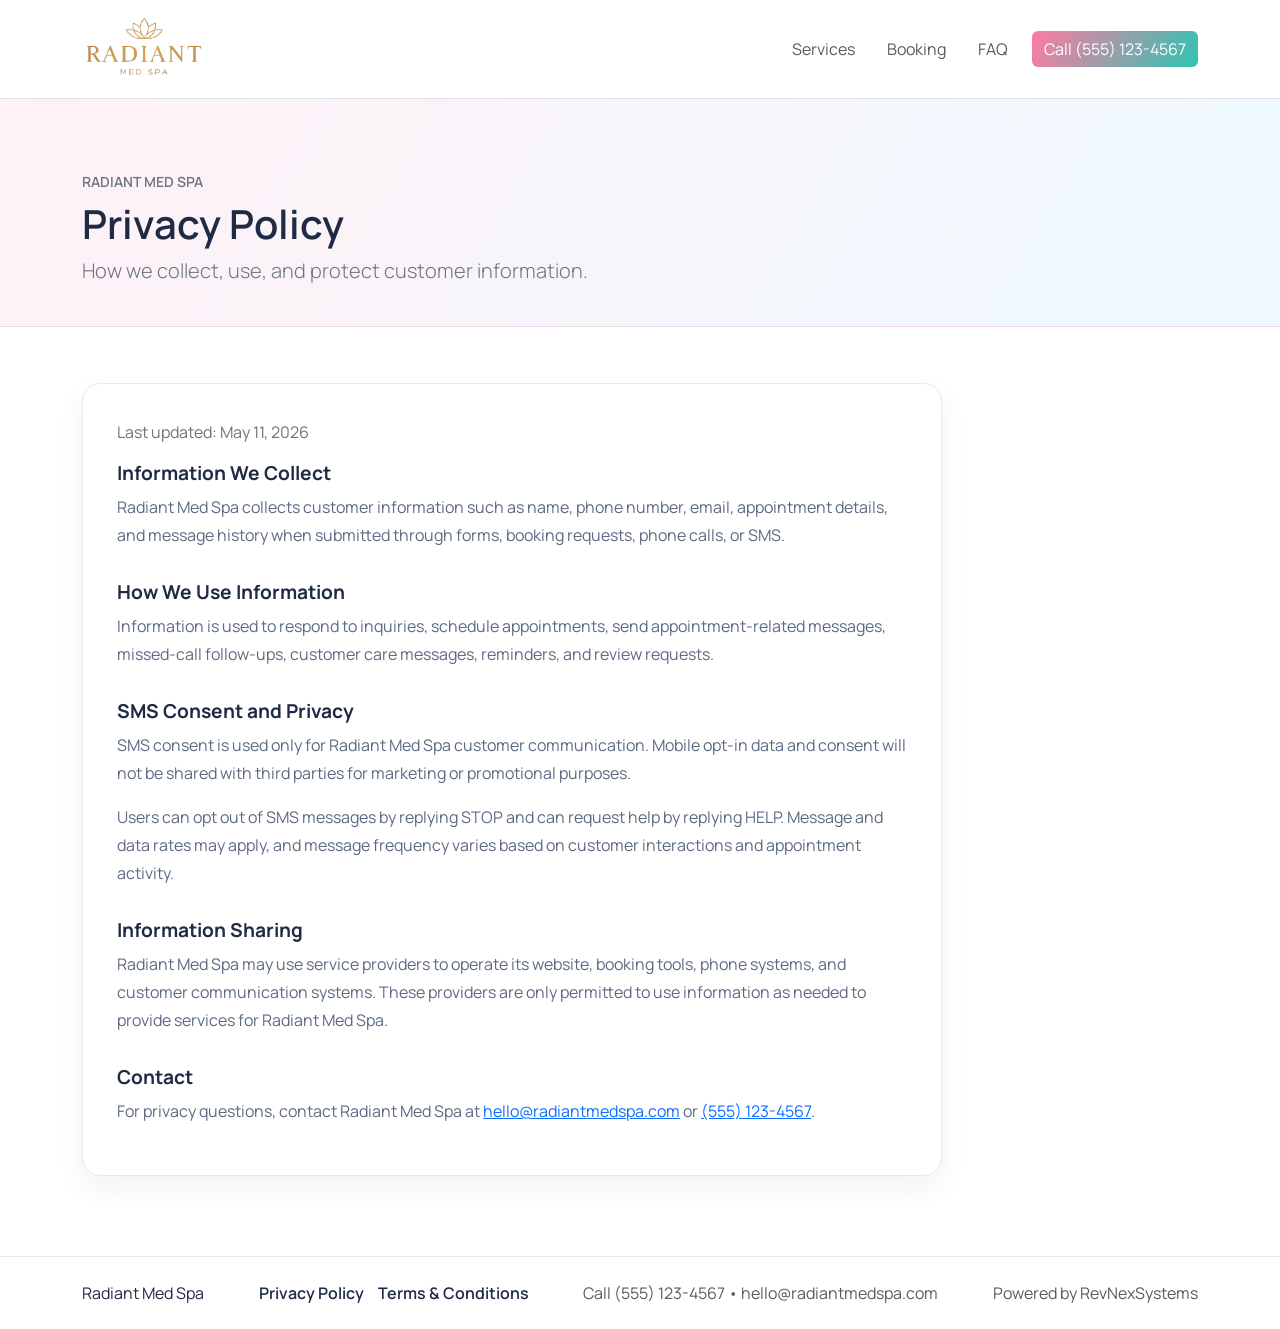
==== privacy-policy.html @ cb80833d "Twilio SMS registration compliance" ====
<!doctype html>
<html lang="en">
  <head>
    <meta charset="utf-8" />
    <meta name="viewport" content="width=device-width, initial-scale=1" />
    <title>Privacy Policy | Radiant Med Spa</title>
    <meta
      name="description"
      content="Radiant Med Spa privacy policy describing customer information use, SMS consent, opt-out instructions, and privacy practices."
    />
    <link rel="preconnect" href="https://fonts.googleapis.com" />
    <link rel="preconnect" href="https://fonts.gstatic.com" crossorigin />
    <link
      href="https://fonts.googleapis.com/css2?family=Manrope:wght@300;400;500;600;700&display=swap"
      rel="stylesheet"
    />
    <link
      href="https://cdn.jsdelivr.net/npm/bootstrap@5.3.3/dist/css/bootstrap.min.css"
      rel="stylesheet"
      integrity="sha384-QWTKZyjpPEjISv5WaRU9OFeRpok6YctnYmDr5pNlyT2bRjXh0JMhjY6hW+ALEwIH"
      crossorigin="anonymous"
    />
    <link rel="stylesheet" href="styles.css" />
  </head>
  <body>
    <nav class="navbar navbar-expand-lg navbar-light bg-white sticky-top border-bottom">
      <div class="container">
        <a class="navbar-brand" href="index.html">
          <img src="images/demo-logo.png" alt="Radiant Med Spa" height="72" />
        </a>
        <button
          class="navbar-toggler"
          type="button"
          data-bs-toggle="collapse"
          data-bs-target="#mainNav"
          aria-controls="mainNav"
          aria-expanded="false"
          aria-label="Toggle navigation"
        >
          <span class="navbar-toggler-icon"></span>
        </button>
        <div class="collapse navbar-collapse" id="mainNav">
          <ul class="navbar-nav ms-auto gap-lg-3">
            <li class="nav-item"><a class="nav-link" href="index.html#services">Services</a></li>
            <li class="nav-item"><a class="nav-link" href="index.html#booking">Booking</a></li>
            <li class="nav-item"><a class="nav-link" href="index.html#faq">FAQ</a></li>
          </ul>
          <a class="btn btn-primary ms-lg-3" href="tel:+15551234567">Call (555) 123-4567</a>
        </div>
      </div>
    </nav>

    <main>
      <section class="legal-hero">
        <div class="container">
          <p class="text-uppercase small fw-semibold text-secondary mb-2">Radiant Med Spa</p>
          <h1 class="display-6 fw-semibold">Privacy Policy</h1>
          <p class="lead text-secondary mb-0">How we collect, use, and protect customer information.</p>
        </div>
      </section>

      <section class="legal-content">
        <div class="container">
          <div class="legal-card">
            <p class="text-secondary">Last updated: May 11, 2026</p>

            <h2>Information We Collect</h2>
            <p>
              Radiant Med Spa collects customer information such as name, phone number, email, appointment details, and
              message history when submitted through forms, booking requests, phone calls, or SMS.
            </p>

            <h2>How We Use Information</h2>
            <p>
              Information is used to respond to inquiries, schedule appointments, send appointment-related messages,
              missed-call follow-ups, customer care messages, reminders, and review requests.
            </p>

            <h2>SMS Consent and Privacy</h2>
            <p>
              SMS consent is used only for Radiant Med Spa customer communication. Mobile opt-in data and consent will
              not be shared with third parties for marketing or promotional purposes.
            </p>
            <p>
              Users can opt out of SMS messages by replying STOP and can request help by replying HELP. Message and data
              rates may apply, and message frequency varies based on customer interactions and appointment activity.
            </p>

            <h2>Information Sharing</h2>
            <p>
              Radiant Med Spa may use service providers to operate its website, booking tools, phone systems, and
              customer communication systems. These providers are only permitted to use information as needed to provide
              services for Radiant Med Spa.
            </p>

            <h2>Contact</h2>
            <p>
              For privacy questions, contact Radiant Med Spa at
              <a href="mailto:hello@radiantmedspa.com">hello@radiantmedspa.com</a> or
              <a href="tel:+15551234567">(555) 123-4567</a>.
            </p>
          </div>
        </div>
      </section>
    </main>

    <footer class="footer">
      <div class="container d-flex flex-wrap justify-content-between align-items-center gap-3">
        <span>Radiant Med Spa</span>
        <nav class="footer-links" aria-label="Footer legal links">
          <a href="privacy-policy.html">Privacy Policy</a>
          <a href="terms-and-conditions.html">Terms &amp; Conditions</a>
        </nav>
        <span class="text-muted">Call (555) 123-4567 &bull; hello@radiantmedspa.com</span>
        <span class="text-muted">Powered by RevNexSystems</span>
      </div>
    </footer>

    <script
      src="https://cdn.jsdelivr.net/npm/bootstrap@5.3.3/dist/js/bootstrap.bundle.min.js"
      integrity="sha384-YvpcrYf0tY3lHB60NNkmXc5s9fDVZLESaAA55NDzOxhy9GkcIdslK1eN7N6jIeHz"
      crossorigin="anonymous"
    ></script>
  </body>
</html>
---- styles.css ----
:root {
  --spa-ink: #1f2a44;
  --spa-muted: #5c6a82;
  --spa-accent: #ff7aa2;
  --spa-accent-dark: #e65d8b;
  --spa-teal: #2fc4b2;
  --spa-cream: #fff6f2;
  --spa-lilac: #efe6ff;
}

body {
  font-family: "Manrope", "Segoe UI", sans-serif;
  color: var(--spa-ink);
  background: #ffffff;
}

.btn-primary {
  background: linear-gradient(120deg, var(--spa-accent), var(--spa-teal));
  border: none;
}

.btn-primary:hover {
  filter: brightness(0.98);
}

.btn-outline-secondary {
  border-color: #d7ddea;
  color: var(--spa-ink);
}

.btn-outline-secondary:hover {
  background: var(--spa-lilac);
  border-color: var(--spa-lilac);
}

.hero {
  padding: 90px 0 70px;
  position: relative;
  overflow: hidden;
}

.hero::before {
  content: "";
  position: absolute;
  inset: 0;
  background: url("images/hero-background.png") center/cover no-repeat;
  z-index: 0;
}

.hero::after {
  content: "";
  position: absolute;
  inset: 0;
  background: rgba(0, 0, 0, 0.5);
  z-index: 1;
}

.hero .container {
  position: relative;
  z-index: 2;
}

.hero-card {
  background: #ffffff;
  border-radius: 24px;
  padding: 30px;
  border: 1px solid #f3e6ef;
  box-shadow: 0 18px 40px rgba(31, 42, 68, 0.08);
}

.section {
  padding: 80px 0;
}

.service-card {
  border: 1px solid #f0e5ee;
  border-radius: 18px;
  padding: 26px;
  background: #ffffff;
  box-shadow: 0 12px 28px rgba(31, 42, 68, 0.06);
}

.cta-card {
  background: linear-gradient(140deg, #fff0f6, #f3fffb);
  border-radius: 20px;
  padding: 26px;
  border: 1px solid #f4dfea;
}

.sms-opt-in {
  background: #ffffff;
  border: 1px solid #f0e5ee;
  border-radius: 18px;
  padding: 22px;
  box-shadow: 0 12px 28px rgba(31, 42, 68, 0.06);
}

.booking-form .form-label {
  font-weight: 600;
}

.sms-consent {
  padding-left: 1.75rem;
}

.sms-consent .form-check-label {
  color: var(--spa-muted);
  font-size: 0.9rem;
  line-height: 1.55;
}

.testimonial-strip {
  padding: 32px 0;
  background: linear-gradient(120deg, #fff1f6, #edf9ff);
  border-top: 1px solid #f0dce8;
  border-bottom: 1px solid #e4f0f7;
}

.footer {
  padding: 24px 0;
  background: #ffffff;
  border-top: 1px solid #f0e6f2;
}

.footer-links {
  display: flex;
  flex-wrap: wrap;
  gap: 14px;
}

.footer-links a {
  color: var(--spa-ink);
  font-weight: 600;
  text-decoration: none;
}

.footer-links a:hover,
.footer-links a:focus {
  color: var(--spa-accent-dark);
  text-decoration: underline;
}

.legal-hero {
  padding: 72px 0 40px;
  background: linear-gradient(120deg, #fff1f6, #edf9ff);
  border-bottom: 1px solid #f0dce8;
}

.legal-content {
  padding: 56px 0 80px;
}

.legal-card {
  max-width: 860px;
  background: #ffffff;
  border: 1px solid #f0e5ee;
  border-radius: 18px;
  box-shadow: 0 12px 28px rgba(31, 42, 68, 0.06);
  padding: 34px;
}

.legal-card h2 {
  font-size: 1.2rem;
  font-weight: 700;
  margin-top: 2rem;
}

.legal-card h2:first-of-type {
  margin-top: 0;
}

.legal-card p,
.legal-card li {
  color: var(--spa-muted);
  line-height: 1.75;
}

.chat-widget {
  position: fixed;
  right: 24px;
  bottom: 24px;
  width: 320px;
  background: #ffffff;
  border-radius: 18px;
  border: 1px solid #f1dfeb;
  display: none;
  flex-direction: column;
  overflow: hidden;
  z-index: 1050;
}

.chat-fab {
  position: fixed;
  right: 24px;
  bottom: 24px;
  width: 64px;
  height: 64px;
  border-radius: 999px;
  border: none;
  color: #ffffff;
  font-weight: 600;
  background: linear-gradient(140deg, var(--spa-accent), var(--spa-teal));
  box-shadow: 0 18px 32px rgba(31, 42, 68, 0.18);
  z-index: 1040;
}

.chat-widget.show + .chat-fab {
  display: none;
}

.chat-widget.show {
  display: flex;
}

.chat-header {
  padding: 14px 16px;
  background: linear-gradient(120deg, #fff0f6, #ecfdf9);
  display: flex;
  justify-content: space-between;
  align-items: center;
}

.chat-body {
  padding: 16px;
  background: #ffffff;
  min-height: 120px;
}

.chat-bubble {
  background: #f7f2ff;
  padding: 10px 12px;
  border-radius: 14px;
  display: inline-block;
}

.chat-footer {
  display: flex;
  gap: 8px;
  padding: 12px;
  background: #ffffff;
  border-top: 1px solid #f0e6f2;
}

@media (max-width: 767px) {
  .hero {
    padding: 60px 0 40px;
  }

  .chat-widget {
    left: 16px;
    right: 16px;
    width: auto;
  }

  .chat-fab {
    right: 16px;
    bottom: 16px;
  }

  .legal-card {
    padding: 24px;
  }
}
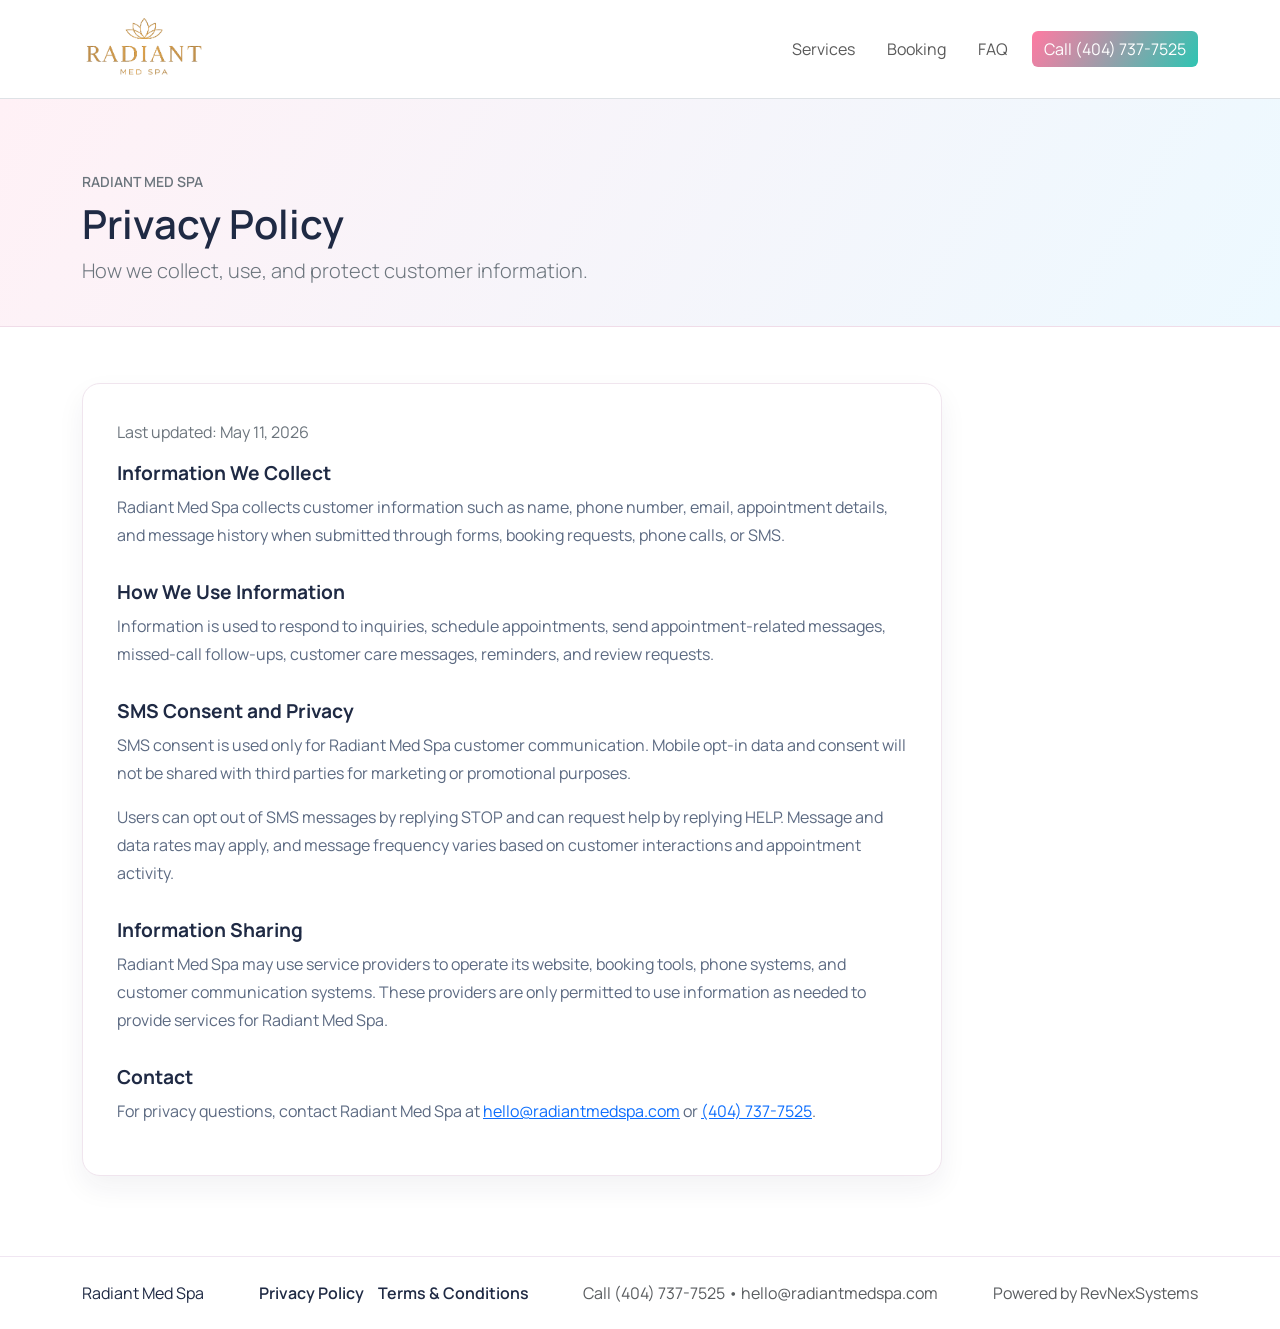
==== commit cd66188f: "Updated PHone Number" ====
--- a/privacy-policy.html
+++ b/privacy-policy.html
@@ -45,7 +45,7 @@
             <li class="nav-item"><a class="nav-link" href="index.html#booking">Booking</a></li>
             <li class="nav-item"><a class="nav-link" href="index.html#faq">FAQ</a></li>
           </ul>
-          <a class="btn btn-primary ms-lg-3" href="tel:+15551234567">Call (555) 123-4567</a>
+          <a class="btn btn-primary ms-lg-3" href="tel:+14047377525">Call (404) 737-7525</a>
         </div>
       </div>
     </nav>
@@ -97,7 +97,7 @@
             <p>
               For privacy questions, contact Radiant Med Spa at
               <a href="mailto:hello@radiantmedspa.com">hello@radiantmedspa.com</a> or
-              <a href="tel:+15551234567">(555) 123-4567</a>.
+              <a href="tel:+14047377525">(404) 737-7525</a>.
             </p>
           </div>
         </div>
@@ -111,7 +111,7 @@
           <a href="privacy-policy.html">Privacy Policy</a>
           <a href="terms-and-conditions.html">Terms &amp; Conditions</a>
         </nav>
-        <span class="text-muted">Call (555) 123-4567 &bull; hello@radiantmedspa.com</span>
+        <span class="text-muted">Call (404) 737-7525 &bull; hello@radiantmedspa.com</span>
         <span class="text-muted">Powered by RevNexSystems</span>
       </div>
     </footer>
